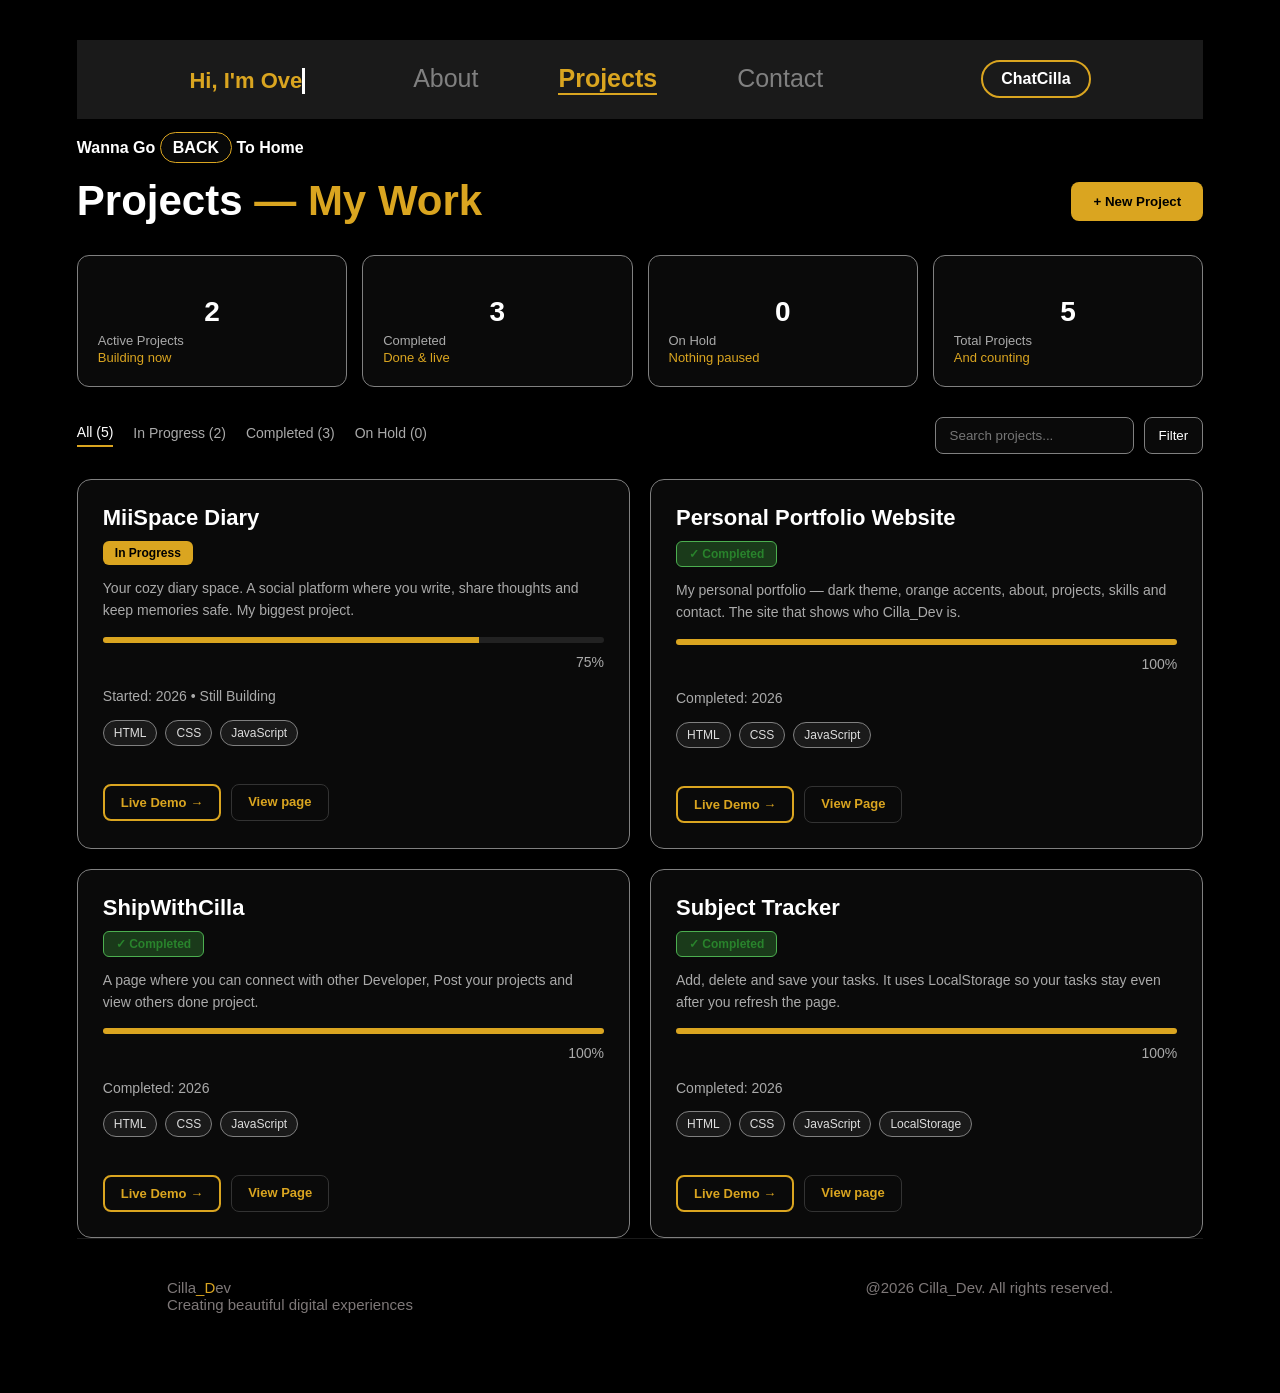
==== projects.html @ f9031429 "first push" ====
<!DOCTYPE html>
<html lang="en">
<head>
    <meta charset="UTF-8">
    <meta name="viewport" content="width=device-width, initial-scale=1.0">
    <title>Cilla_dev Portfolio</title>
    <link rel="stylesheet" href="style.css">
</head>
<body>
    <header>  
        <nav>
            <h1 id="auto-type"></h1>
        
            <div class="nav-links">
                <a href="about.html">About</a>
                <a href="projects.html" class="active">Projects</a>
                <a href="contact.html">Contact</a>
            </div>
            <button href="chat.html">ChatCilla</button>
        </nav>
       <h4>Wanna Go  <a href="index.html">BACK</a> To Home</h4> 
<style>
  *{ margin:0; padding:0; box-sizing:border-box; font-family:'Poppins', sans-serif; }
  body{ background:#000; color:#fff; padding:40px 6%; }

  /* TOP TITLE */
  .top{ display:flex; justify-content:space-between; align-items:center; flex-wrap:wrap; gap:20px; margin-top: 20px;}
  h1{ font-size:42px; text-align: center; }
  h1 span{ color:goldenrod; }
  .new-btn{ background:goldenrod; color:#000; border:none; padding:12px 22px; border-radius:8px; font-weight:700; cursor:pointer; }

  /* STATS */
  .stats{ display:grid; grid-template-columns:repeat(4, 1fr); gap:15px; margin:30px 0; }
  .stat{ background:#0a0a0a; border:1px solid grey; border-radius:12px; padding:20px; }
  .stat h2{ font-size:28px; }
  .stat p{ color:#aaa; font-size:13px; margin-top:5px; }
  .stat span{ color:goldenrod; font-size:13px; }

  /* FILTER + SEARCH */
  .filters{ display:flex; justify-content:space-between; align-items:center; flex-wrap:wrap; gap:15px; margin-bottom:25px; }
  .tabs{ display:flex; gap:20px; }
  .tabs button{ background:none; border:none; color:#aaa; font-size:14px; cursor:pointer; padding-bottom:5px; }
  .tabs button.active{ color:#fff; border-bottom:2px solid goldenrod; }
  .search{ display:flex; gap:10px; }
  .search input{ background:#0a0a0a; border:1px solid grey; color:#fff; padding:10px 14px; border-radius:8px; outline:none; }
  .filter-btn{ background:#0a0a0a; border:1px solid grey; color:#fff; padding:10px 14px; border-radius:8px; cursor:pointer; }

  /* PROJECT CARDS */
  .projects{ display:grid; grid-template-columns:repeat(2, 1fr); gap:20px; }
  .card{ background:#0a0a0a; border:1px solid grey; border-radius:14px; padding:25px; }
  .card h3{ font-size:22px; margin-bottom:10px; }
  .badge{ display:inline-block; padding:5px 12px; border-radius:6px; font-size:12px; font-weight:700; margin-bottom:12px; }
  .in-progress{ background:goldenrod; color:#000; }
  .completed{ background:#1a3a1a; color:#29832c; border:1px solid #4CAF50; }
  .on-hold{ background:#3a2a00; color:goldenrod; border:1px solid goldenrod; }
  .card p{ color:#aaa; font-size:14px; line-height:1.6; }
  .progress-bar{ background:#222; height:6px; border-radius:10px; margin:15px 0 8px; overflow:hidden; }
  .progress-fill{ height:100%; background:goldenrod; }
  .percent{ text-align:right; font-size:13px; color:goldenrod; }
  .date{ font-size:13px; color:#ccc; margin:12px 0; }
  .tags{ display:flex; gap:8px; flex-wrap:wrap; }
  .tags span{ background:#1a1a1a; border:1px solid grey; padding:5px 10px; border-radius:20px; font-size:12px; color:#ddd; }
  .card-btns{ display:flex; gap:10px; margin-top:18px; }
  .card-btns a{ text-decoration:none; padding:9px 16px; border-radius:8px; font-size:13px; font-weight:600; }
  .live{ background: transparent; color:#000; border: 2px solid goldenrod;}
  .page{ background:transparent; border:1px solid #333; color:#fff; }

  @media(max-width:700px){
    .stats{ grid-template-columns:repeat(2, 1fr); }
    .projects{ grid-template-columns:1fr; }
  }
</style>
</head>
<body>

  <div class="top">
    <h1>Projects <span>— My Work</span></h1>
    <button class="new-btn">+ New Project</button>
  </div>

  <!-- YOUR REAL STATS -->
  <div class="stats">
    <div class="stat"><h2>2</h2><p>Active Projects</p><span>Building now</span></div>
    <div class="stat"><h2>3</h2><p>Completed</p><span>Done & live</span></div>
    <div class="stat"><h2>0</h2><p>On Hold</p><span>Nothing paused</span></div>
    <div class="stat"><h2>5</h2><p>Total Projects</p><span>And counting</span></div>
  </div>

  <div class="filters">
    <div class="tabs">
      <button class="active">All (5)</button>
      <button>In Progress (2)</button>
      <button>Completed (3)</button>
      <button>On Hold (0)</button>
    </div>
    <div class="search">
      <input type="text" placeholder="Search projects...">
      <button class="filter-btn">Filter</button>
    </div>
  </div>

  <div class="projects">

    <!-- 1. MIISPACE - MY MAIN PROJECT -->
    <div class="card">
      <h3>MiiSpace Diary</h3>
      <span class="badge in-progress">In Progress</span>
      <p>Your cozy diary space. A social platform where you write, share thoughts and keep memories safe. My biggest project.</p>
      <div class="progress-bar"><div class="progress-fill" style="width:75%"></div></div>
      <p class="percent">75%</p>
      <p class="date">Started: 2026 • Still Building</p>
      <div class="tags"><span>HTML</span><span>CSS</span><span>JavaScript</span></div>
      <div class="card-btns"><a href="#" class="live">Live Demo →</a><a href="#" class="page">View page</a></div>
    </div>

    <!-- 2. PORTFOLIO -->
    <div class="card">
      <h3>Personal Portfolio Website</h3>
      <span class="badge completed">✓ Completed</span>
      <p>My personal portfolio — dark theme, orange accents, about, projects, skills and contact. The site that shows who Cilla_Dev is.</p>
      <div class="progress-bar"><div class="progress-fill" style="width:100%"></div></div>
      <p class="percent">100%</p>
      <p class="date">Completed: 2026</p>
      <div class="tags"><span>HTML</span><span>CSS</span><span>JavaScript</span></div>
      <div class="card-btns"><a href="#" class="live">Live Demo →</a><a href="#" class="page">View Page</a></div>
    </div>

    <!-- 3. WEATHER APP -->
    <div class="card">
      <h3>ShipWithCilla</h3>
      <span class="badge completed">✓ Completed</span>
      <p>A page where you can connect with other Developer, Post your projects and view others done project.</p>
      <div class="progress-bar"><div class="progress-fill" style="width:100%"></div></div>
      <p class="percent">100%</p>
      <p class="date">Completed: 2026</p>
      <div class="tags"><span>HTML</span><span>CSS</span><span>JavaScript</span></div>
      <div class="card-btns"><a href="#" class="live">Live Demo →</a><a href="#" class="page">View Page</a></div>
    </div>

    <div class="card">
      <h3>Subject Tracker</h3>
      <span class="badge completed">✓ Completed</span>
      <p>Add, delete and save your tasks. It uses LocalStorage so your tasks stay even after you refresh the page.</p>
      <div class="progress-bar"><div class="progress-fill" style="width:100%"></div></div>
      <p class="percent">100%</p>
      <p class="date">Completed: 2026</p>
      <div class="tags"><span>HTML</span><span>CSS</span><span>JavaScript</span><span>LocalStorage</span></div>
      <div class="card-btns"><a href="#" class="live">Live Demo →</a><a href="#" class="page">View page</a></div>
    </div>
  </div>
  <footer>
        <div>
            <div class="logo">Cilla<span>_D</span>ev</div>
            <p>Creating beautiful digital experiences</p>
        </div>
        <div>
            @2026 Cilla_Dev. All rights reserved.
        </div>
    </footer>
    <script src="script.js"></script>
</body>
</html>
---- style.css ----
* {
    margin: 0;
    padding: 0;
    box-sizing: border-box;
    font-family: 'Dancing Script';
}
:root {
  --bg: #080808;
  --card: #121212;
  --span: goldenrod;
  --orange-glow: rgba(255,159,28,0.15);
    --text-color: #FFFFFF;
    --border-color: #1A1A1A;
}
.card:hover{
  border-color: var(--orange);
  box-shadow: 0 0 20px var(--orange-glow);
}
body {
    background-color: var(--bg);
    color: var(--text-color);
}
nav {
    display: flex;
    justify-content: space-between;
    align-items: center;
    padding: 20px 10%;
    background-color: var(--border-color);
    position: sticky;
    top: 0;
    z-index: 100;
    border-bottom: 1px solid var(--border-color);
}
.nav-links {
    gap: 30px;
    display: flex;
    font-size: 25px;
}
.nav-links a {
    color: grey;
    text-decoration: none;
    transition: color 0.3s ease;
    align-items: center;
    margin-right: 50px;
}
.nav-links a:hover {
    color: var(--span);
}
.nav-links .active {
    color: goldenrod;
    border-bottom: 2px solid goldenrod;
    font-weight: 700;
}
nav button {
    background:var(--border-color);
    color: var(--text-color);
    border: 2px solid var(--span);
    padding: 8px 18px;
    border-radius: 20px;
    font-weight: 600;
    font-size: 16px;
    cursor: pointer;
    display:inline-block
}
nav button:hover {
    color: var(--span);
}
nav h1 {
    font-size: 22px;
    margin-top: 4px;
    color: var(--span);
    text-align: center;
    overflow: hidden;
    white-space: nowrap;
    border-right: 0.15em solid var(--text-color);
}
h4{
    margin-top: 20px;
}
h4 a{
    background: var(--bg);
    color: var(--text-color);
    text-decoration: none;
    border: 1px solid var(--span);
    padding: 6px 12px;
    border-radius: 22px;
}
h2{
    text-align: center;
    margin-top: 20px;
    font-size: 38px;
    color: var(--text-color);
}
h2 span{
    color: var(--span);
}
.hero {
    margin-left: -40px;
    display: flex;
    padding:  60px 8%;
    justify-content: space-between;
    min-height: 70vh;
    background-color: var(--bg);
    gap: 40px;

}
.small-title {
    font-size: 15px;
    color: var(--span);
    margin-top: 50px;
    margin-left: 10px;
    letter-spacing: 3px;
}
.hero h1 {
    font-size: 100px;
    margin-bottom: 20px;
    line-height: 1.1;
}
.hero h1 span {
    color: var(--span);
}
.hero h3 {
    font-size: 20px;
    margin-bottom: 20px;
}
.hero h3 span {
    color: var(--span);
}
.hero p{
    font-size: 20px;
    line-height: 1.4;
    max-width: 500px;
    font-family: 'Dancing Script';
    color: grey;
}
.notice {
    font-size: 25px;
    color: var(--span);
    margin-top: 20px;
    font-family: 'Dancing Script', cursive;
}
.btn{
    margin-left: 10px;
    gap: 20px;
    font-size: 20px;
    text-decoration: none;
    position: static;
    background-color: var(--bg);
    color: var(--text-color);
    border: 2px solid var(--border-color);
    padding: 5px 18px;
    border-radius: 25px;
    transition: all 0.3s ease;
}
.hero .btn:hover{
    background-color: var(--span);
    color: var(--bg);
    border-color: var(--span);
}
.hero-circle {
    width: 380px;
    height: 540px;
    border-radius: 50%;
    background-color: var(--bg);
    display: flex;
    justify-content: center;
    align-items: center;
    border: 1.5px solid grey;
    position: absolute;
    top: 250px;
    left: 920px;
}
.hero-circle img{
    min-width:280px ;
    position:relative ;
    flex: 1;
    height:500px ;
}
.signature{
    position: absolute;
    bottom: 20px;
    font-size: 35px;
    color: var(--text-color);
    font-family: 'Dancing Script', cursive;
    opacity: 0.7;
}
.signature span{
    color: var(--span);
}
.tag{
    position:absolute;
    background:var(--border-color);
    border: 1px solid grey;
    padding:6px 14px;
    border-radius: 20px;
    font-size: 14px;
    color: var(--span);
    z-index: 3;
    display: flex;
}
.tag.html{
    right: -20px;
    top: 20%;
}
.tag.js{
    bottom: 15%;
    left: -10px;
}
.tag.css{
    top:50%;
    left:-30px ;
}
footer{
    border-top: 1px solid var(--border-color);
    padding: 40px 8%;
    display: flex;
    justify-content: space-between;
    flex-wrap: wrap;
    gap: 20px;
    font-size: 15px;
    color: #7e7878;
}
.logo span{
    color: var(--span);
}
.about{
    margin-left: -40px;
    display: flex;
    padding: 60px 8%;
    justify-content: space-between;
    min-height: 70vh;
    background-color: var(--bg);
    gap: 40px;
}
.about h3{
    font-size: 80px;
    max-width: 400px;
    line-height: 1.3;
    margin-bottom: 20px;
}
.about span{
    color: var(--span);
}
.about p{
    font-size: 20px;
    line-height: 1.4;
    max-width: 600px;
    font-family: 'Dancing Script';
    color: grey;
}
.about strong{
    color: var(--span);
    justify-content: space-between;
    cursor: pointer;
}
.services{
    margin-left: -40px;
    display: flex;
    flex-direction: column;
    padding: 60px 8%;
    justify-content: space-between;
    min-height: 70vh;
    background-color: var(--bg);
    gap: 8px;
}
.cards{
    margin-top: 40px;
    display: grid;
    grid-template-columns: repeat(4, 1fr);
    gap: 40px;
}
.card{
    background: var(--border-color);
    border: 4px solid grey;
    padding: 35px 30px;
    border-radius:20px;
}
.card h4{
    margin: 15px 0 10px;
    font-size: 38px;
    color: var(--span);
    letter-spacing: 3px;
    font-weight: 700;
}
.card p{
    color: grey;
    font-size: 20px;
    line-height: 1.4;
}
.card:hover{
    border-color: var(--span);
    transform: translatey(-15px);
}
.card a{
    color: var(--span);
    font-size: 12px;
    cursor: pointer;
    margin-top: 20px;
    display: block;
}
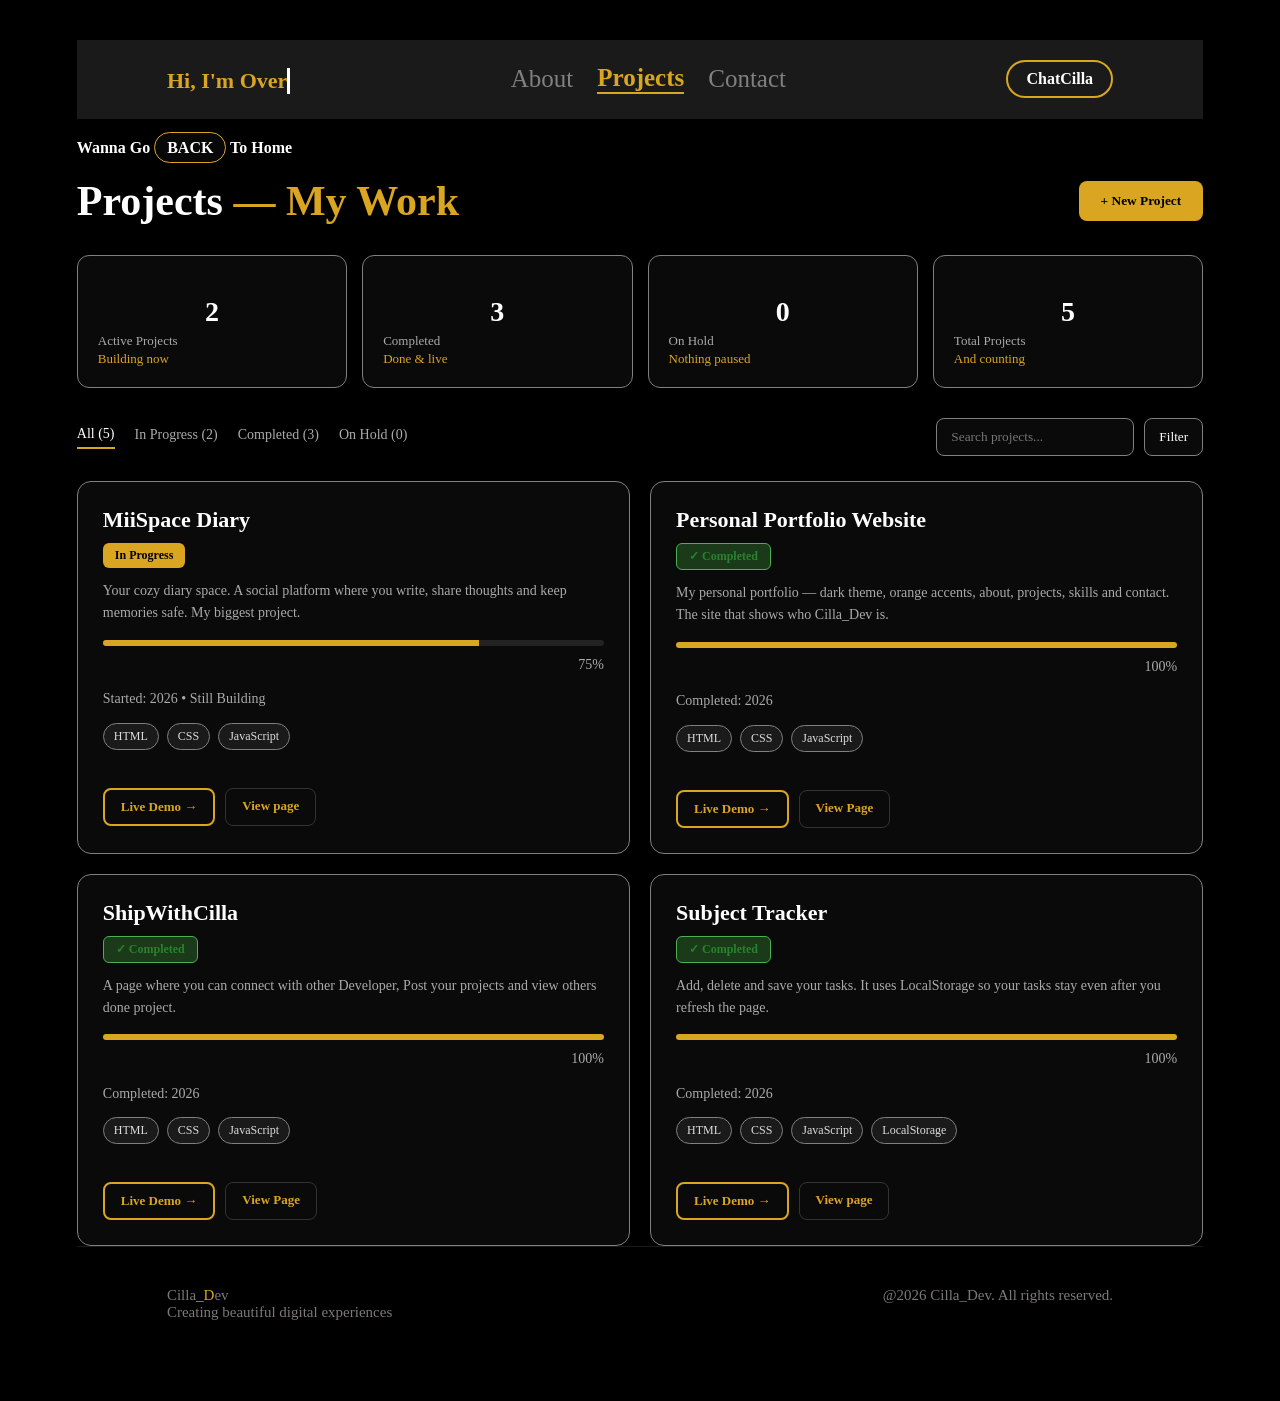
==== commit 75c690b5: "upd" ====
--- a/projects.html
+++ b/projects.html
@@ -20,7 +20,7 @@
         </nav>
        <h4>Wanna Go  <a href="index.html">BACK</a> To Home</h4> 
 <style>
-  *{ margin:0; padding:0; box-sizing:border-box; font-family:'Poppins', sans-serif; }
+  *{ margin:0; padding:0; box-sizing:border-box; font-family:'Dancing Script' cursive; }
   body{ background:#000; color:#fff; padding:40px 6%; }
 
   /* TOP TITLE */
--- a/style.css
+++ b/style.css
@@ -2,300 +2,499 @@
     margin: 0;
     padding: 0;
     box-sizing: border-box;
-    font-family: 'Dancing Script';
-}
+    font-family: 'Dancing Script', cursive;
+}
+
 :root {
-  --bg: #080808;
-  --card: #121212;
-  --span: goldenrod;
-  --orange-glow: rgba(255,159,28,0.15);
-    --text-color: #FFFFFF;
-    --border-color: #1A1A1A;
-}
-.card:hover{
-  border-color: var(--orange);
-  box-shadow: 0 0 20px var(--orange-glow);
-}
+    --bg: #080808;
+    --card: #121212;
+    --span: goldenrod;
+    --orange-glow: rgba(255, 159, 28, 0.15);
+    --text-color: #fff;
+    --border-color: #1a1a1a;
+}
+
+html {
+    scroll-behavior: smooth;
+    overflow-x: hidden;
+}
+
 body {
+    min-width: 320px;
+    overflow-x: hidden;
     background-color: var(--bg);
     color: var(--text-color);
 }
+
+img {
+    display: block;
+    max-width: 100%;
+}
+
 nav {
-    display: flex;
-    justify-content: space-between;
-    align-items: center;
-    padding: 20px 10%;
-    background-color: var(--border-color);
     position: sticky;
     top: 0;
     z-index: 100;
+    display: flex;
+    flex-wrap: wrap;
+    align-items: center;
+    justify-content: space-between;
+    gap: 16px 24px;
+    padding: 20px 8%;
+    background-color: var(--border-color);
     border-bottom: 1px solid var(--border-color);
 }
+
+nav h1 {
+    flex-shrink: 0;
+    margin-top: 4px;
+    overflow: hidden;
+    color: var(--span);
+    font-size: 22px;
+    text-align: center;
+    white-space: nowrap;
+    border-right: 0.15em solid var(--text-color);
+}
+
 .nav-links {
-    gap: 30px;
-    display: flex;
+    display: flex;
+    flex-wrap: wrap;
+    align-items: center;
+    justify-content: center;
+    gap: 10px 24px;
     font-size: 25px;
 }
+
 .nav-links a {
     color: grey;
     text-decoration: none;
     transition: color 0.3s ease;
-    align-items: center;
-    margin-right: 50px;
-}
+}
+
 .nav-links a:hover {
     color: var(--span);
 }
+
 .nav-links .active {
-    color: goldenrod;
-    border-bottom: 2px solid goldenrod;
+    color: var(--span);
     font-weight: 700;
-}
+    border-bottom: 2px solid var(--span);
+}
+
 nav button {
-    background:var(--border-color);
+    display: inline-block;
+    flex-shrink: 0;
+    padding: 8px 18px;
     color: var(--text-color);
+    font-size: 16px;
+    font-weight: 600;
+    background: var(--border-color);
     border: 2px solid var(--span);
-    padding: 8px 18px;
     border-radius: 20px;
-    font-weight: 600;
-    font-size: 16px;
     cursor: pointer;
-    display:inline-block
-}
+}
+
 nav button:hover {
     color: var(--span);
 }
-nav h1 {
-    font-size: 22px;
-    margin-top: 4px;
-    color: var(--span);
+
+h2 {
+    margin-top: 20px;
+    color: var(--text-color);
+    font-size: clamp(28px, 4vw, 38px);
     text-align: center;
-    overflow: hidden;
-    white-space: nowrap;
-    border-right: 0.15em solid var(--text-color);
-}
-h4{
+}
+
+h2 span,
+.logo span {
+    color: var(--span);
+}
+
+h4 {
     margin-top: 20px;
 }
-h4 a{
-    background: var(--bg);
+
+h4 a {
+    padding: 6px 12px;
     color: var(--text-color);
     text-decoration: none;
+    background: var(--bg);
     border: 1px solid var(--span);
-    padding: 6px 12px;
     border-radius: 22px;
 }
-h2{
-    text-align: center;
-    margin-top: 20px;
-    font-size: 38px;
-    color: var(--text-color);
-}
-h2 span{
-    color: var(--span);
-}
+
+.hero,
+.about,
+.services {
+    width: 100%;
+    margin-left: 0;
+    background-color: var(--bg);
+}
+
 .hero {
-    margin-left: -40px;
-    display: flex;
-    padding:  60px 8%;
+    display: flex;
+    align-items: center;
     justify-content: space-between;
+    gap: 40px;
     min-height: 70vh;
-    background-color: var(--bg);
-    gap: 40px;
-
-}
+    padding: 60px 8%;
+}
+
+.hero > div:first-child {
+    min-width: 0;
+    flex: 1 1 0;
+}
+
 .small-title {
+    margin: 30px 0 12px 10px;
+    color: var(--span);
     font-size: 15px;
-    color: var(--span);
-    margin-top: 50px;
-    margin-left: 10px;
     letter-spacing: 3px;
 }
+
 .hero h1 {
-    font-size: 100px;
     margin-bottom: 20px;
+    font-size: clamp(52px, 8vw, 100px);
     line-height: 1.1;
-}
-.hero h1 span {
-    color: var(--span);
-}
+    overflow-wrap: anywhere;
+}
+
+.hero h1 span,
+.hero h3 span {
+    color: var(--span);
+}
+
 .hero h3 {
+    margin-bottom: 20px;
     font-size: 20px;
-    margin-bottom: 20px;
-}
-.hero h3 span {
-    color: var(--span);
-}
-.hero p{
-    font-size: 20px;
-    line-height: 1.4;
-    max-width: 500px;
-    font-family: 'Dancing Script';
-    color: grey;
-}
-.notice {
-    font-size: 25px;
-    color: var(--span);
-    margin-top: 20px;
-    font-family: 'Dancing Script', cursive;
-}
-.btn{
-    margin-left: 10px;
-    gap: 20px;
-    font-size: 20px;
-    text-decoration: none;
-    position: static;
-    background-color: var(--bg);
-    color: var(--text-color);
-    border: 2px solid var(--border-color);
-    padding: 5px 18px;
-    border-radius: 25px;
-    transition: all 0.3s ease;
-}
-.hero .btn:hover{
-    background-color: var(--span);
-    color: var(--bg);
-    border-color: var(--span);
-}
-.hero-circle {
-    width: 380px;
-    height: 540px;
-    border-radius: 50%;
-    background-color: var(--bg);
-    display: flex;
-    justify-content: center;
-    align-items: center;
-    border: 1.5px solid grey;
-    position: absolute;
-    top: 250px;
-    left: 920px;
-}
-.hero-circle img{
-    min-width:280px ;
-    position:relative ;
-    flex: 1;
-    height:500px ;
-}
-.signature{
-    position: absolute;
-    bottom: 20px;
-    font-size: 35px;
-    color: var(--text-color);
-    font-family: 'Dancing Script', cursive;
-    opacity: 0.7;
-}
-.signature span{
-    color: var(--span);
-}
-.tag{
-    position:absolute;
-    background:var(--border-color);
-    border: 1px solid grey;
-    padding:6px 14px;
-    border-radius: 20px;
-    font-size: 14px;
-    color: var(--span);
-    z-index: 3;
-    display: flex;
-}
-.tag.html{
-    right: -20px;
-    top: 20%;
-}
-.tag.js{
-    bottom: 15%;
-    left: -10px;
-}
-.tag.css{
-    top:50%;
-    left:-30px ;
-}
-footer{
-    border-top: 1px solid var(--border-color);
-    padding: 40px 8%;
-    display: flex;
-    justify-content: space-between;
-    flex-wrap: wrap;
-    gap: 20px;
-    font-size: 15px;
-    color: #7e7878;
-}
-.logo span{
-    color: var(--span);
-}
-.about{
-    margin-left: -40px;
-    display: flex;
-    padding: 60px 8%;
-    justify-content: space-between;
-    min-height: 70vh;
-    background-color: var(--bg);
-    gap: 40px;
-}
-.about h3{
-    font-size: 80px;
-    max-width: 400px;
-    line-height: 1.3;
-    margin-bottom: 20px;
-}
-.about span{
-    color: var(--span);
-}
-.about p{
-    font-size: 20px;
-    line-height: 1.4;
+}
+
+.hero p,
+.about p {
     max-width: 600px;
-    font-family: 'Dancing Script';
-    color: grey;
-}
-.about strong{
-    color: var(--span);
-    justify-content: space-between;
-    cursor: pointer;
-}
-.services{
-    margin-left: -40px;
-    display: flex;
-    flex-direction: column;
-    padding: 60px 8%;
-    justify-content: space-between;
-    min-height: 70vh;
-    background-color: var(--bg);
-    gap: 8px;
-}
-.cards{
-    margin-top: 40px;
-    display: grid;
-    grid-template-columns: repeat(4, 1fr);
-    gap: 40px;
-}
-.card{
-    background: var(--border-color);
-    border: 4px solid grey;
-    padding: 35px 30px;
-    border-radius:20px;
-}
-.card h4{
-    margin: 15px 0 10px;
-    font-size: 38px;
-    color: var(--span);
-    letter-spacing: 3px;
-    font-weight: 700;
-}
-.card p{
     color: grey;
     font-size: 20px;
     line-height: 1.4;
-}
-.card:hover{
+    font-family: 'dancing script';
+}
+
+.notice {
+    margin-top: 20px;
+    color: var(--span);
+    font-size: 25px;
+}
+
+.btn {
+    display: inline-block;
+    margin: 12px 0 0 10px;
+    padding: 5px 18px;
+    color: var(--text-color);
+    font-size: 20px;
+    text-decoration: none;
+    background-color: var(--bg);
+    border: 2px solid var(--border-color);
+    border-radius: 25px;
+    transition: all 0.3s ease;
+}
+
+.hero .btn:hover {
+    color: var(--bg);
+    background-color: var(--span);
     border-color: var(--span);
-    transform: translatey(-15px);
-}
-.card a{
+}
+
+.hero-circle {
+    position: relative;
+    display: flex;
+    flex: 0 1 380px;
+    align-items: center;
+    justify-content: center;
+    width: min(38vw, 380px);
+    min-width: 260px;
+    height: clamp(340px, 42vw, 540px);
+    background-color: var(--bg);
+    border: 1.5px solid grey;
+    border-radius: 50%;
+    margin-top: 40px;
+}
+
+.hero-circle img {
+    position: relative;
+    z-index: 1;
+    width: 100%;
+    height: 100%;
+    min-width: 0;
+    object-fit: contain;
+}
+
+.signature {
+    position: absolute;
+    bottom: 20px;
+    z-index: 2;
+    color: var(--text-color);
+    font-size: 35px;
+    opacity: 0.7;
+}
+
+.signature span {
+    color: var(--span);
+}
+
+.tag {
+    position: absolute;
+    z-index: 3;
+    display: flex;
+    padding: 6px 14px;
+    color: var(--span);
+    font-size: 14px;
+    background: var(--border-color);
+    border: 1px solid grey;
+    border-radius: 20px;
+}
+
+.tag.html {
+    top: 20%;
+    right: -20px;
+}
+
+.tag.js {
+    bottom: 15%;
+    left: -10px;
+}
+
+.tag.css {
+    top: 50%;
+    left: -30px;
+}
+
+.about {
+    display: flex;
+    align-items: flex-start;
+    justify-content: space-between;
+    gap: 40px;
+    min-height: 70vh;
+    padding: 60px 8%;
+}
+
+.about h3 {
+    max-width: 400px;
+    margin-bottom: 20px;
+    font-size: clamp(48px, 6vw, 80px);
+    line-height: 1.3;
+}
+
+.about span {
+    color: var(--span);
+}
+
+.about strong {
+    color: var(--span);
+    cursor: pointer;
+}
+
+.services {
+    display: flex;
+    flex-direction: column;
+    gap: 8px;
+    min-height: 70vh;
+    padding: 60px 8%;
+}
+
+.cards {
+    display: grid;
+    grid-template-columns: repeat(4, minmax(0, 1fr));
+    gap: 24px;
+    margin-top: 40px;
+}
+
+.card {
+    min-width: 0;
+    padding: 35px 30px;
+    background: var(--border-color);
+    border: 4px solid grey;
+    border-radius: 20px;
+    transition: border-color 0.3s ease, box-shadow 0.3s ease, transform 0.3s ease;
+}
+
+.card:hover {
+    border-color: var(--span);
+    box-shadow: 0 0 20px var(--orange-glow);
+    transform: translateY(-8px);
+}
+
+.card h4 {
+    margin: 15px 0 10px;
+    color: var(--span);
+    font-size: clamp(26px, 3vw, 38px);
+    font-weight: 700;
+    letter-spacing: 3px;
+    overflow-wrap: anywhere;
+}
+
+.card p {
+    color: grey;
+    font-size: 20px;
+    line-height: 1.4;
+    font-family: 'dancing script';
+}
+
+.card a {
+    display: block;
+    margin-top: 20px;
     color: var(--span);
     font-size: 12px;
     cursor: pointer;
-    margin-top: 20px;
-    display: block;
-}
-
+}
+
+footer {
+    display: flex;
+    flex-wrap: wrap;
+    justify-content: space-between;
+    gap: 20px;
+    padding: 40px 8%;
+    color: #7e7878;
+    font-size: 15px;
+    border-top: 1px solid var(--border-color);
+}
+
+@media (max-width: 1000px) {
+    nav {
+        padding-right: 6%;
+        padding-left: 6%;
+    }
+
+    .nav-links {
+        gap: 10px 18px;
+        font-size: 22px;
+    }
+
+    .hero,
+    .about,
+    .services {
+        padding-right: 6%;
+        padding-left: 6%;
+    }
+
+    .cards {
+        grid-template-columns: repeat(2, minmax(0, 1fr));
+        gap: 20px;
+    }
+}
+
+@media (max-width: 700px) {
+    nav {
+        justify-content: center;
+        padding: 16px 5%;
+    }
+
+    nav h1 {
+        width: 100%;
+    }
+
+    .nav-links {
+        width: 100%;
+        gap: 10px 18px;
+        font-size: 20px;
+    }
+
+    .hero,
+    .about {
+        flex-direction: column;
+        align-items: stretch;
+        gap: 32px;
+        min-height: 0;
+        padding: 40px 6%;
+    }
+
+    .hero h1 {
+        font-size: clamp(48px, 13vw, 76px);
+    }
+
+    .hero h3,
+    .hero p,
+    .about p {
+        font-size: 18px;
+    }
+
+    .small-title {
+        margin-top: 10px;
+    }
+
+    .hero-circle {
+        align-self: center;
+        flex: 0 1 auto;
+        width: min(80vw, 340px);
+        min-width: 0;
+        height: min(100vw, 440px);
+    }
+
+    .tag.html {
+        right: -8px;
+    }
+
+    .tag.css {
+        left: -8px;
+    }
+
+    .signature {
+        font-size: 28px;
+    }
+
+    .about h3 {
+        font-size: clamp(44px, 11vw, 64px);
+    }
+
+    .services {
+        min-height: 0;
+        padding: 40px 6%;
+    }
+
+    .card {
+        padding: 28px 22px;
+    }
+
+    footer {
+        padding: 30px 6%;
+    }
+}
+
+@media (max-width: 480px) {
+    .nav-links {
+        gap: 8px 14px;
+        font-size: 18px;
+    }
+
+    nav button {
+        font-size: 14px;
+    }
+
+    .hero,
+    .about,
+    .services {
+        padding-right: 5%;
+        padding-left: 5%;
+    }
+
+    .hero h1 {
+        font-size: clamp(44px, 13vw, 60px);
+    }
+
+    .hero-circle {
+        width: min(78vw, 300px);
+        height: min(100vw, 380px);
+    }
+
+    .cards {
+        grid-template-columns: 1fr;
+    }
+
+    .card {
+        padding: 26px 22px;
+    }
+
+    footer {
+        flex-direction: column;
+        padding-right: 5%;
+        padding-left: 5%;
+    }
+}
